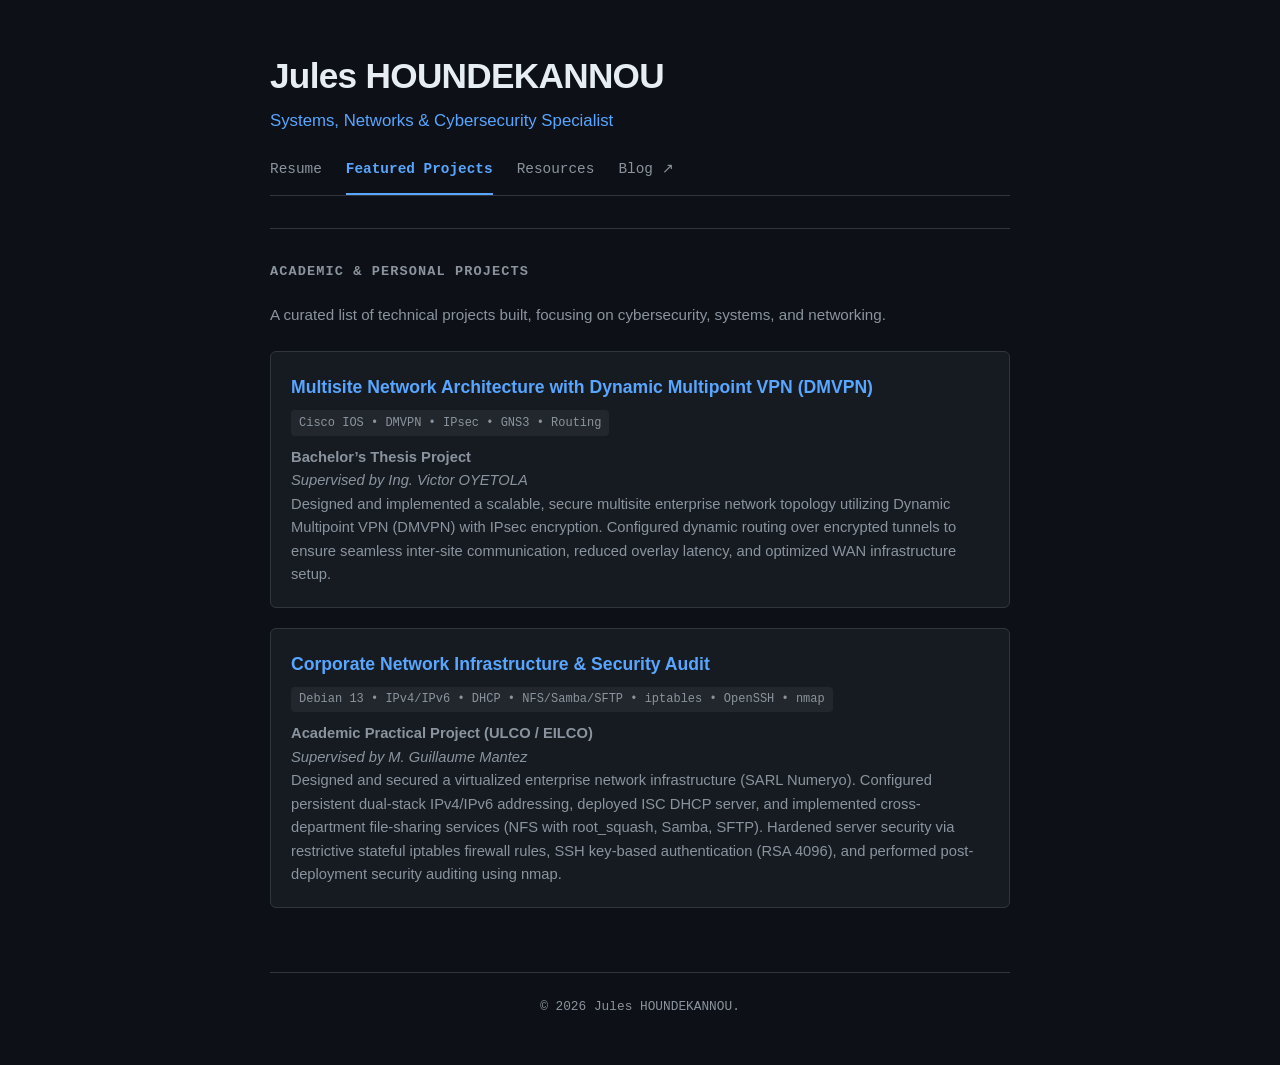
==== projects.html @ b3ab516b "feat: complete portfolio redesign with updated projects and llms.txt" ====
<!DOCTYPE html>
<html lang="en">
<head>
    <meta charset="UTF-8">
    <meta name="viewport" content="width=device-width, initial-scale=1.0">
    <title>Featured Projects — Jules HOUNDEKANNOU</title>
    <link rel="stylesheet" href="style.css">
</head>
<body>

    <main class="container">
        <!-- Header / Navigation -->
        <header class="site-header">
            <div class="profile-title">
                <h1>Jules HOUNDEKANNOU</h1>
                <p class="tagline">Systems, Networks & Cybersecurity Specialist</p>
            </div>
            
            <nav class="main-nav">
                <a href="index.html">Resume</a>
                <a href="projects.html" class="active">Featured Projects</a>
                <a href="resources.html">Resources</a>
                <a href="hhttps://blog.juleshoundekannou.com/" target="_blank">Blog ↗</a>
            </nav>
        </header>

        <hr class="separator">

        <section class="section">
            <h2>Academic & Personal Projects</h2>
            <p class="section-desc">A curated list of technical projects built, focusing on cybersecurity, systems, and networking.</p>

            <div class="project-list">
    <article class="project-card">
        <div class="project-header">
            <h3><a href="https://github.com/j-hdkn/dmvpn-network-architecture" target="_blank" rel="noopener">Multisite Network Architecture with Dynamic Multipoint VPN (DMVPN)</a></h3>
            <span class="tech-stack">Cisco IOS • DMVPN • IPsec • GNS3 • Routing</span>
        </div>
        <p>
            <strong>Bachelor’s Thesis Project</strong><br>
            <em>Supervised by Ing. Victor OYETOLA</em><br>
            Designed and implemented a scalable, secure multisite enterprise network topology utilizing Dynamic Multipoint VPN (DMVPN) with IPsec encryption. Configured dynamic routing over encrypted tunnels to ensure seamless inter-site communication, reduced overlay latency, and optimized WAN infrastructure setup.
        </p>
    </article>

    <article class="project-card">
    <div class="project-header">
        <h3><a href="https://github.com/j-hdkn/numeryo-network-infrastructure-security" target="_blank" rel="noopener">Corporate Network Infrastructure & Security Audit</a></h3>
        <span class="tech-stack">Debian 13 • IPv4/IPv6 • DHCP • NFS/Samba/SFTP • iptables • OpenSSH • nmap</span>
    </div>
    <p>
        <strong>Academic Practical Project (ULCO / EILCO)</strong><br>
        <em>Supervised by M. Guillaume Mantez</em><br>
        Designed and secured a virtualized enterprise network infrastructure (SARL Numeryo). Configured persistent dual-stack IPv4/IPv6 addressing, deployed ISC DHCP server, and implemented cross-department file-sharing services (NFS with root_squash, Samba, SFTP). Hardened server security via restrictive stateful iptables firewall rules, SSH key-based authentication (RSA 4096), and performed post-deployment security auditing using nmap.
    </p>
</article>
</div>
        </section>

        <footer class="footer">
            <p>&copy; 2026 Jules HOUNDEKANNOU. </p>
        </footer>
    </main>

</body>
</html>
---- style.css ----
/* --- Variables Globales --- */
:root {
    --bg-color: #0d1117;          /* Fond noir très doux style GitHub/Terminal */
    --card-bg: #161b22;           /* Fond des blocs / cartes de projet */
    --text-main: #e6edf3;         /* Texte principal blanc cassé */
    --text-muted: #8b949e;        /* Texte secondaire / dates / sous-titres */
    --accent: #58a6ff;            /* Bleu cyan d'accentuation (liens / actif) */
    --border-color: #30363d;      /* Bordures et séparateurs discrets */
    --font-sans: -apple-system, BlinkMacSystemFont, "Segoe UI", Roboto, Helvetica, Arial, sans-serif;
    --font-mono: "SFMono-Regular", Consolas, "Liberation Mono", Menlo, monospace;
}

/* --- Reset & Structure de Base --- */
* {
    box-sizing: border-box;
    margin: 0;
    padding: 0;
}

body {
    background-color: var(--bg-color);
    color: var(--text-main);
    font-family: var(--font-sans);
    line-height: 1.6;
    padding: 3rem 1rem;
}

.container {
    max-width: 740px;
    margin: 0 auto;
}

/* --- En-Tête & Navigation (Commun aux 3 pages) --- */
.site-header {
    margin-bottom: 2rem;
}


.header-content {
    display: flex;
    justify-content: space-between;
    align-items: center;
    gap: 1.5rem;
}

.profile-avatar img {
    width: 150px;
    height: 150px;
    object-fit: cover;
    border: 2px solid var(--border-color);
}

/* Adaptation pour mobile */
@media (max-width: 600px) {
    .header-content {
        flex-direction: column-reverse;
        align-items: flex-start;
    }
    

}

.profile-title h1 {
    font-size: 2.2rem;
    font-weight: 700;
    letter-spacing: -0.02em;
    color: var(--text-main);
}

.tagline {
    font-size: 1.05rem;
    color: var(--accent);
    font-weight: 500;
    margin-top: 0.2rem;
}

.main-nav {
    display: flex;
    gap: 1.5rem;
    margin-top: 1.5rem;
    border-bottom: 1px solid var(--border-color);
    padding-bottom: 0.75rem;
    flex-wrap: wrap;
}

.main-nav a {
    color: var(--text-muted);
    text-decoration: none;
    font-family: var(--font-mono);
    font-size: 0.9rem;
    transition: color 0.2s ease;
}

.main-nav a:hover {
    color: var(--text-main);
}

.main-nav a.active {
    color: var(--accent);
    font-weight: 600;
    border-bottom: 2px solid var(--accent);
    padding-bottom: 0.75rem;
    margin-bottom: -0.75rem;
}

.separator {
    border: 0;
    border-top: 1px solid var(--border-color);
    margin: 2rem 0;
}

/* --- Sections --- */
.section {
    margin-bottom: 2.5rem;
}

.section h2 {
    font-size: 0.85rem;
    text-transform: uppercase;
    letter-spacing: 0.08em;
    color: var(--text-muted);
    font-family: var(--font-mono);
    margin-bottom: 1.25rem;
}

.section-desc {
    color: var(--text-muted);
    font-size: 0.95rem;
    margin-bottom: 1.5rem;
}

/* --- Page 1 : Resume (CV / Parcours) --- */
.timeline-item {
    margin-bottom: 1.5rem;
    padding-left: 1rem;
    border-left: 2px solid var(--border-color);
}

.item-header {
    display: flex;
    justify-content: space-between;
    align-items: baseline;
    gap: 1rem;
}

.item-header strong {
    font-size: 1rem;
    color: var(--text-main);
}

.date {
    font-family: var(--font-mono);
    font-size: 0.8rem;
    color: var(--text-muted);
    white-space: nowrap;
}

.institution {
    color: var(--text-muted);
    font-size: 0.9rem;
    margin-top: 0.2rem;
}

/* Style spécifique pour les ancres d'institutions / entreprises */
.institution a {
    color: var(--accent);
    text-decoration: none;
    font-weight: 500;
}

/* Listes de compétences */
.skills-list {
    list-style: none;
    display: flex;
    flex-direction: column;
    gap: 0.75rem;
}

.skills-list li {
    font-size: 0.95rem;
    color: var(--text-muted);
}

.skills-list strong {
    color: var(--text-main);
    font-family: var(--font-mono);
    font-size: 0.85rem;
}

/* --- Page 2 : Featured Projects --- */
.project-list {
    display: flex;
    flex-direction: column;
    gap: 1.25rem;
}

.project-card {
    background-color: var(--card-bg);
    border: 1px solid var(--border-color);
    border-radius: 6px;
    padding: 1.25rem;
    transition: border-color 0.2s ease;
}

.project-card:hover {
    border-color: var(--accent);
}

.project-header {
    display: flex;
    justify-content: space-between;
    align-items: baseline;
    flex-wrap: wrap;
    gap: 0.5rem;
    margin-bottom: 0.6rem;
}

.project-header h3 a {
    color: var(--accent);
    text-decoration: none;
    font-size: 1.1rem;
    font-weight: 600;
}

.project-header h3 a:hover {
    text-decoration: underline;
}

.tech-stack {
    font-family: var(--font-mono);
    font-size: 0.75rem;
    color: var(--text-muted);
    background-color: rgba(255, 255, 255, 0.05);
    padding: 0.2rem 0.5rem;
    border-radius: 4px;
}

.project-card p {
    font-size: 0.92rem;
    color: var(--text-muted);
}

/* --- Page 3 : Resources --- */
.resource-list {
    list-style: none;
    display: flex;
    flex-direction: column;
    gap: 1rem;
}

.resource-list li {
    font-size: 0.95rem;
    color: var(--text-muted);
    padding-left: 1.25rem;
    position: relative;
}

.resource-list li::before {
    content: "→";
    position: absolute;
    left: 0;
    color: var(--accent);
    font-family: var(--font-mono);
}

.resource-list a {
    color: var(--accent);
    text-decoration: none;
    font-weight: 500;
}

.resource-list a:hover {
    text-decoration: underline;
}

/* --- Pied de Page --- */
.footer {
    margin-top: 4rem;
    padding-top: 1.5rem;
    border-top: 1px solid var(--border-color);
    font-size: 0.8rem;
    color: var(--text-muted);
    font-family: var(--font-mono);
    text-align: center;
}
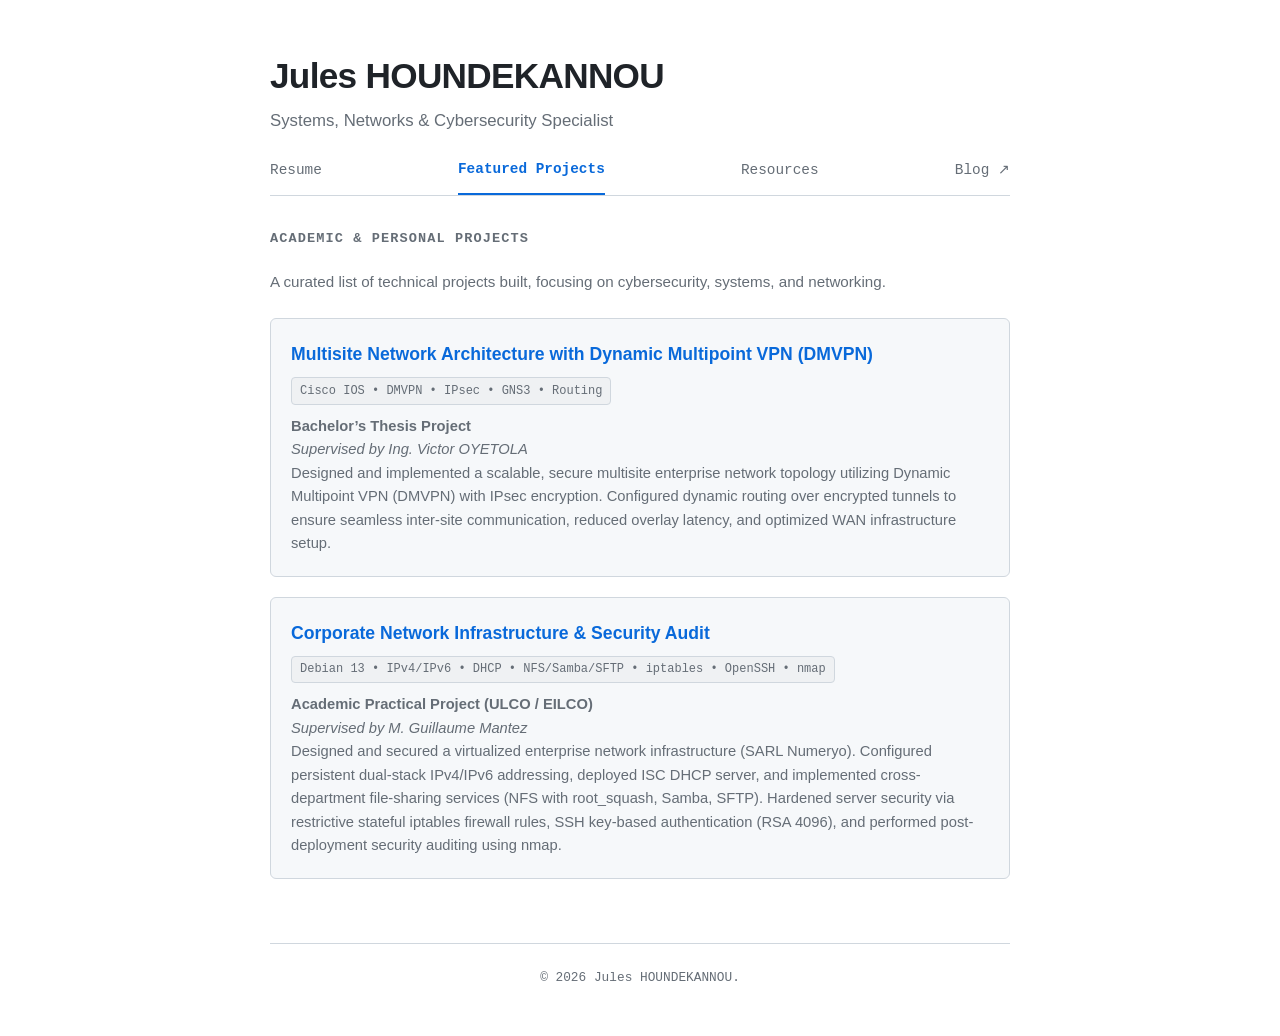
==== commit 5fe45d2b: "dark or white choice" ====
--- a/projects.html
+++ b/projects.html
@@ -4,6 +4,12 @@
     <meta charset="UTF-8">
     <meta name="viewport" content="width=device-width, initial-scale=1.0">
     <title>Featured Projects — Jules HOUNDEKANNOU</title>
+    <script>
+        (function() {
+            var savedTheme = localStorage.getItem('theme') || 'light';
+            document.documentElement.setAttribute('data-theme', savedTheme);
+        })();
+    </script>
     <link rel="stylesheet" href="style.css">
 </head>
 <body>
@@ -23,8 +29,6 @@
                 <a href="hhttps://blog.juleshoundekannou.com/" target="_blank">Blog ↗</a>
             </nav>
         </header>
-
-        <hr class="separator">
 
         <section class="section">
             <h2>Academic & Personal Projects</h2>
--- a/style.css
+++ b/style.css
@@ -1,15 +1,29 @@
-
-
 /* --- Variables Globales --- */
+
+/* 1. Thème Light / Fond Blanc (Par défaut) */
 :root {
-    --bg-color: #0d1117;          /* Fond noir très doux style GitHub/Terminal */
-    --card-bg: #161b22;           /* Fond des blocs / cartes de projet */
-    --text-main: #e6edf3;         /* Texte principal blanc cassé */
-    --text-muted: #8b949e;        /* Texte secondaire / dates / sous-titres */
-    --accent: #58a6ff;            /* Bleu cyan d'accentuation (liens / actif) */
-    --border-color: #30363d;      /* Bordures et séparateurs discrets */
+    --bg-color: #ffffff;          /* Fond blanc pur */
+    --card-bg: #f6f8fa;           /* Fond des cartes gris très clair */
+    --text-main: #1f2328;         /* Texte principal sombre (WCAG AAA) */
+    --text-muted: #656d76;        /* Texte secondaire / sous-titres */
+    --accent: #0969da;            /* Bleu d'accentuation très lisible sur blanc */
+    --accent-hover: #0550ae;      /* Bleu plus sombre au survol */
+    --border-color: #d0d7de;      /* Bordures et séparateurs discrets */
+    --tech-bg: #eff1f3;           /* Fond des badges techno */
     --font-sans: -apple-system, BlinkMacSystemFont, "Segoe UI", Roboto, Helvetica, Arial, sans-serif;
     --font-mono: "SFMono-Regular", Consolas, "Liberation Mono", Menlo, monospace;
+}
+
+/* 2. Thème Dark (Activé via <html data-theme="dark">) */
+[data-theme="dark"] {
+    --bg-color: #0d1117;          /* Fond noir très doux style GitHub/Terminal */
+    --card-bg: #161b22;           /* Fond des cartes */
+    --text-main: #e6edf3;         /* Texte principal blanc cassé */
+    --text-muted: #8b949e;        /* Texte secondaire */
+    --accent: #38bdf8;            /* Bleu cyan lisible sur fond sombre */
+    --accent-hover: #7dd3fc;      /* Cyan clair au survol */
+    --border-color: #30363d;      /* Bordures sombres */
+    --tech-bg: rgba(255, 255, 255, 0.08); /* Fond des badges techno */
 }
 
 /* --- Reset & Structure de Base --- */
@@ -25,6 +39,7 @@
     font-family: var(--font-sans);
     line-height: 1.6;
     padding: 3rem 1rem;
+    transition: background-color 0.25s ease, color 0.25s ease;
 }
 
 .container {
@@ -32,11 +47,10 @@
     margin: 0 auto;
 }
 
-/* --- En-Tête & Navigation (Commun aux 3 pages) --- */
+/* --- En-Tête & Navigation --- */
 .site-header {
     margin-bottom: 2rem;
 }
-
 
 .header-content {
     display: flex;
@@ -50,16 +64,7 @@
     height: 150px;
     object-fit: cover;
     border: 2px solid var(--border-color);
-}
-
-/* Adaptation pour mobile */
-@media (max-width: 600px) {
-    .header-content {
-        flex-direction: column-reverse;
-        align-items: flex-start;
-    }
-    
-
+    border-radius: 6px;
 }
 
 .profile-title h1 {
@@ -71,19 +76,54 @@
 
 .tagline {
     font-size: 1.05rem;
-    color: var(--accent);
+    color: var(--text-muted);
     font-weight: 500;
     margin-top: 0.2rem;
 }
 
+/* Links sous le titre du profil (GitHub, LinkedIn, Email) */
+.profile-title .links {
+    margin-top: 0.5rem;
+    display: flex;
+    gap: 1rem;
+    flex-wrap: wrap;
+}
+
+.profile-title .links a {
+    color: var(--accent);
+    text-decoration: none;
+    font-family: var(--font-mono);
+    font-size: 0.9rem;
+    font-weight: 500;
+    transition: color 0.2s ease;
+}
+
+.profile-title .links a:hover {
+    color: var(--accent-hover);
+    text-decoration: underline;
+}
+
+.profile-title .links a:visited {
+    color: var(--accent);
+}
+
+/* Barre de navigation */
 .main-nav {
     display: flex;
+    align-items: center;
+    justify-content: space-between; 
+    gap: 1rem;
+    margin-top: 1.5rem;
+    border-bottom: 1px solid var(--border-color); 
+    padding-bottom: 0.75rem;
+}
+
+.nav-links {
+    display: flex;
     gap: 1.5rem;
-    margin-top: 1.5rem;
-    border-bottom: 1px solid var(--border-color);
-    padding-bottom: 0.75rem;
     flex-wrap: wrap;
 }
+
 
 .main-nav a {
     color: var(--text-muted);
@@ -105,6 +145,23 @@
     margin-bottom: -0.75rem;
 }
 
+/* Bouton bascule de thème (Bouton Moon/Sun) */
+.theme-btn {
+    background: transparent;
+    border: 1px solid var(--border-color);
+    color: var(--text-main);
+    padding: 0.35rem 0.6rem;
+    border-radius: 6px;
+    cursor: pointer;
+    font-size: 0.85rem;
+    transition: background-color 0.2s ease, border-color 0.2s ease;
+}
+
+.theme-btn:hover {
+    background-color: var(--card-bg);
+    border-color: var(--accent);
+}
+
 .separator {
     border: 0;
     border-top: 1px solid var(--border-color);
@@ -131,7 +188,7 @@
     margin-bottom: 1.5rem;
 }
 
-/* --- Page 1 : Resume (CV / Parcours) --- */
+/* --- Resume (CV / Parcours) --- */
 .timeline-item {
     margin-bottom: 1.5rem;
     padding-left: 1rem;
@@ -163,11 +220,14 @@
     margin-top: 0.2rem;
 }
 
-/* Style spécifique pour les ancres d'institutions / entreprises */
 .institution a {
     color: var(--accent);
     text-decoration: none;
     font-weight: 500;
+}
+
+.institution a:hover {
+    text-decoration: underline;
 }
 
 /* Listes de compétences */
@@ -189,7 +249,7 @@
     font-size: 0.85rem;
 }
 
-/* --- Page 2 : Featured Projects --- */
+/* --- Featured Projects --- */
 .project-list {
     display: flex;
     flex-direction: column;
@@ -201,7 +261,7 @@
     border: 1px solid var(--border-color);
     border-radius: 6px;
     padding: 1.25rem;
-    transition: border-color 0.2s ease;
+    transition: border-color 0.2s ease, background-color 0.25s ease;
 }
 
 .project-card:hover {
@@ -225,6 +285,7 @@
 }
 
 .project-header h3 a:hover {
+    color: var(--accent-hover);
     text-decoration: underline;
 }
 
@@ -232,9 +293,10 @@
     font-family: var(--font-mono);
     font-size: 0.75rem;
     color: var(--text-muted);
-    background-color: rgba(255, 255, 255, 0.05);
+    background-color: var(--tech-bg);
     padding: 0.2rem 0.5rem;
     border-radius: 4px;
+    border: 1px solid var(--border-color);
 }
 
 .project-card p {
@@ -242,7 +304,7 @@
     color: var(--text-muted);
 }
 
-/* --- Page 3 : Resources --- */
+/* --- Resources --- */
 .resource-list {
     list-style: none;
     display: flex;
@@ -272,6 +334,7 @@
 }
 
 .resource-list a:hover {
+    color: var(--accent-hover);
     text-decoration: underline;
 }
 
@@ -284,4 +347,12 @@
     color: var(--text-muted);
     font-family: var(--font-mono);
     text-align: center;
+}
+
+/* --- Adaptation Mobile --- */
+@media (max-width: 600px) {
+    .header-content {
+        flex-direction: column-reverse;
+        align-items: flex-start;
+    }
 }
